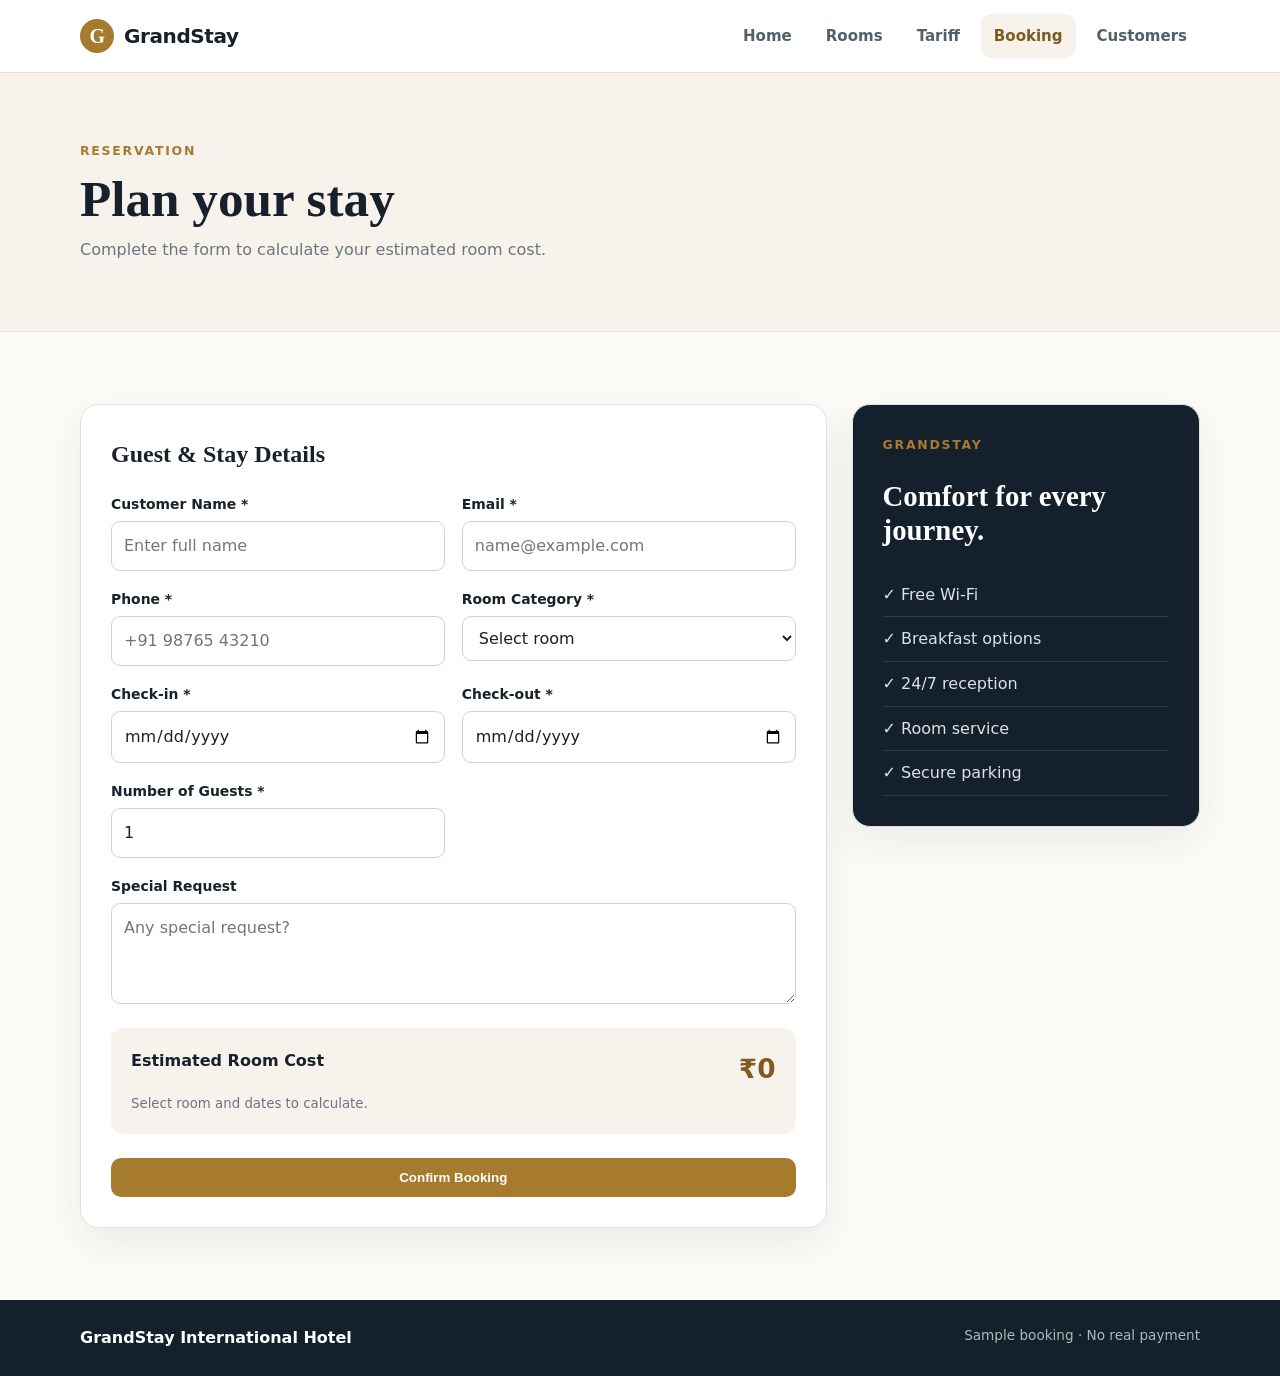
==== booking.html @ 3c8a66a1 "Initial commit - GrandStay Hotel Management System" ====
<!DOCTYPE html>
<html lang="en">
<head>
  <meta charset="UTF-8"><meta name="viewport" content="width=device-width, initial-scale=1.0">
  <title>Booking | GrandStay</title><link rel="stylesheet" href="css/style.css">
</head>
<body data-page="booking">
<header class="site-header"><div class="container nav-wrap">
<a class="brand" href="index.html"><span class="brand-mark">G</span><span>GrandStay</span></a><button class="menu-toggle" aria-label="Toggle navigation">☰</button>
<nav class="nav-links"><a href="index.html">Home</a><a href="rooms.html">Rooms</a><a href="tariff.html">Tariff</a><a class="active" href="booking.html">Booking</a><a href="customers.html">Customers</a></nav>
</div></header>
<main>
<section class="page-banner"><div class="container"><p class="eyebrow">RESERVATION</p><h1>Plan your stay</h1><p>Complete the form to calculate your estimated room cost.</p></div></section>
<section class="section"><div class="container booking-layout">
<form id="booking-form" class="form-card" novalidate>
<h2>Guest & Stay Details</h2>
<div id="form-message" class="form-message" role="alert" aria-live="polite"></div>
<div class="form-grid">
<div class="field"><label for="customer-name">Customer Name *</label><input id="customer-name" name="customerName" type="text" required placeholder="Enter full name"></div>
<div class="field"><label for="email">Email *</label><input id="email" name="email" type="email" required placeholder="name@example.com"></div>
<div class="field"><label for="phone">Phone *</label><input id="phone" name="phone" type="tel" required pattern="[0-9+() -]{7,20}" placeholder="+91 98765 43210"></div>
<div class="field"><label for="room-category">Room Category *</label><select id="room-category" name="roomCategory" required><option value="">Select room</option></select></div>
<div class="field"><label for="check-in">Check-in *</label><input id="check-in" name="checkIn" type="date" required></div>
<div class="field"><label for="check-out">Check-out *</label><input id="check-out" name="checkOut" type="date" required></div>
<div class="field"><label for="guests">Number of Guests *</label><input id="guests" name="guests" type="number" min="1" max="4" value="1" required></div>
<div class="field full"><label for="request">Special Request</label><textarea id="request" name="request" rows="3" placeholder="Any special request?"></textarea></div>
</div>
<div class="estimate"><span>Estimated Room Cost</span><strong id="estimated-cost">₹0</strong><small id="stay-summary">Select room and dates to calculate.</small></div>
<button class="btn btn-primary full-btn" type="submit">Confirm Booking</button>
</form>
<aside class="booking-side"><div class="side-card"><p class="eyebrow">GRANDSTAY</p><h2>Comfort for every journey.</h2><ul><li>✓ Free Wi-Fi</li><li>✓ Breakfast options</li><li>✓ 24/7 reception</li><li>✓ Room service</li><li>✓ Secure parking</li></ul></div></aside>
</div></section>
</main>
<footer class="footer"><div class="container"><strong>GrandStay International Hotel</strong><span>Sample booking · No real payment</span></div></footer>
<script src="js/script.js"></script>
</body>
</html>
---- css/style.css ----
:root{
  --ink:#18212b;--muted:#697582;--cream:#f7f3ec;--paper:#fff;--line:#e6e0d7;
  --accent:#a77b2d;--accent-dark:#805b20;--dark:#14202b;--success:#26734d;--danger:#a53b3b;
  --shadow:0 14px 40px rgba(20,32,43,.08);--radius:18px
}
*{box-sizing:border-box}html{scroll-behavior:smooth}body{margin:0;font-family:Inter,ui-sans-serif,system-ui,-apple-system,BlinkMacSystemFont,"Segoe UI",sans-serif;color:var(--ink);background:#fcfbf8;line-height:1.6}a{text-decoration:none;color:inherit}
.container{width:min(1120px,92%);margin:auto}.site-header{position:sticky;top:0;z-index:20;background:rgba(255,255,255,.96);border-bottom:1px solid var(--line);backdrop-filter:blur(10px)}
.nav-wrap{min-height:72px;display:flex;align-items:center;justify-content:space-between;gap:30px}.brand{display:flex;align-items:center;gap:10px;font-weight:800;font-size:1.25rem;letter-spacing:-.02em}.brand-mark{display:grid;place-items:center;width:34px;height:34px;border-radius:50%;background:var(--accent);color:#fff;font-family:Georgia,serif}.nav-links{display:flex;gap:8px}.nav-links a{padding:10px 13px;border-radius:10px;color:#53606b;font-weight:650;font-size:.94rem}.nav-links a:hover,.nav-links a.active{background:var(--cream);color:var(--accent-dark)}.menu-toggle{display:none;border:0;background:none;font-size:1.5rem}
.hero{min-height:560px;display:flex;align-items:center;background:linear-gradient(90deg,rgba(10,20,28,.9),rgba(10,20,28,.5),rgba(10,20,28,.15)),linear-gradient(135deg,#24323b,#8b7556);color:#fff}.hero-content{padding:90px 0}.eyebrow{margin:0 0 10px;color:var(--accent);font-weight:800;letter-spacing:.14em;font-size:.78rem}.hero .eyebrow{color:#e4bd70}.hero h1{font-family:Georgia,serif;font-size:clamp(2.6rem,6vw,5rem);line-height:1.02;max-width:850px;margin:10px 0 22px}.hero h1 span{color:#e1b76a}.hero p:not(.eyebrow){max-width:650px;font-size:1.12rem;color:#eef1f2}.hero-actions{display:flex;gap:12px;margin-top:30px}.btn{display:inline-flex;justify-content:center;align-items:center;border:0;border-radius:10px;padding:12px 20px;font-weight:800;cursor:pointer;transition:.2s ease}.btn:hover{transform:translateY(-1px)}.btn-primary{background:var(--accent);color:#fff}.btn-primary:hover{background:var(--accent-dark)}.btn-outline{border:1px solid rgba(255,255,255,.55);color:#fff;background:rgba(255,255,255,.08)}.btn-small{padding:8px 12px;font-size:.84rem}
.section{padding:72px 0}.stats-section{padding-top:0;margin-top:-50px;position:relative}.stats-grid{display:grid;grid-template-columns:repeat(4,1fr);gap:15px}.stat-card{background:#fff;border:1px solid var(--line);box-shadow:var(--shadow);padding:24px;border-radius:var(--radius);display:flex;flex-direction:column;gap:2px}.stat-icon{color:var(--accent);font-weight:900;font-size:1.2rem}.stat-card strong{font-size:1.4rem}.stat-card span{color:var(--muted);font-size:.9rem}.section-heading{display:flex;align-items:end;justify-content:space-between;gap:20px;margin-bottom:28px}.section-heading h2,.about-grid h2{font-family:Georgia,serif;font-size:2rem;line-height:1.2;margin:5px 0}.text-link{color:var(--accent-dark);font-weight:800}.feature-grid{display:grid;grid-template-columns:repeat(4,1fr);gap:18px}.feature-card{background:#fff;border:1px solid var(--line);padding:25px;border-radius:var(--radius);transition:.2s}.feature-card:hover{transform:translateY(-4px);box-shadow:var(--shadow)}.feature-card>span{font-size:1.6rem;color:var(--accent)}.feature-card h3{margin:12px 0 5px}.feature-card p{color:var(--muted);margin:0;font-size:.92rem}.about-strip{background:var(--cream)}.about-grid{display:grid;grid-template-columns:1.3fr .9fr;gap:60px;align-items:center}.about-grid p:not(.eyebrow){color:var(--muted)}.info-panel{background:#fff;border:1px solid var(--line);border-radius:var(--radius);padding:20px 25px;box-shadow:var(--shadow)}.info-panel p{display:flex;justify-content:space-between;gap:20px;border-bottom:1px solid var(--line);padding:11px 0;margin:0}.info-panel p:last-child{border-bottom:0}.info-panel span{color:var(--muted);text-align:right}
.page-banner{padding:68px 0;background:var(--cream);border-bottom:1px solid var(--line)}.page-banner h1{font-family:Georgia,serif;font-size:clamp(2rem,4vw,3.5rem);line-height:1.1;margin:5px 0 10px}.page-banner p:last-child{color:var(--muted);margin:0}
.filter-bar{display:flex;flex-wrap:wrap;gap:9px;margin-bottom:30px}.filter-btn{border:1px solid var(--line);background:#fff;color:var(--muted);padding:9px 15px;border-radius:999px;font-weight:750;cursor:pointer}.filter-btn:hover,.filter-btn.active{background:var(--dark);color:#fff;border-color:var(--dark)}
.room-grid{display:grid;grid-template-columns:repeat(2,1fr);gap:22px}.room-card{background:#fff;border:1px solid var(--line);border-radius:var(--radius);overflow:hidden;box-shadow:0 6px 22px rgba(20,32,43,.04);display:flex;flex-direction:column}.room-top{padding:28px;background:linear-gradient(135deg,#263641,#596a73);color:#fff;min-height:150px;display:flex;justify-content:space-between;align-items:start}.room-card[data-category="Premium"] .room-top{background:linear-gradient(135deg,#55462e,#9b8151)}.room-card[data-category="Luxury"] .room-top{background:linear-gradient(135deg,#312a3b,#746180)}.room-card[data-category="5-Star Suite"] .room-top{background:linear-gradient(135deg,#202a2d,#a27a35)}.room-id{font-size:.78rem;letter-spacing:.1em;opacity:.75}.room-top h2{font-family:Georgia,serif;margin:6px 0 0;font-size:1.7rem}.price{font-weight:850;font-size:1.1rem}.price small{font-weight:500;font-size:.72rem;opacity:.8}.room-body{padding:23px}.room-meta{display:flex;gap:18px;flex-wrap:wrap;color:var(--muted);font-size:.88rem;margin-bottom:15px}.facilities{display:flex;flex-wrap:wrap;gap:7px;margin-bottom:20px}.chip{background:var(--cream);padding:5px 9px;border-radius:7px;font-size:.76rem;color:#5f5546}.availability{font-weight:800;color:var(--success);font-size:.84rem}.room-footer{display:flex;align-items:center;justify-content:space-between;gap:15px}
.table-wrap{overflow-x:auto;background:#fff;border:1px solid var(--line);border-radius:var(--radius);box-shadow:var(--shadow)}table{width:100%;border-collapse:collapse;min-width:800px}th,td{padding:15px 16px;border-bottom:1px solid var(--line);text-align:left;font-size:.9rem}th{background:#f5f1e9;color:#5e594f;font-size:.76rem;text-transform:uppercase;letter-spacing:.06em}tr:last-child td{border-bottom:0}.room-name{font-weight:800}.money{font-weight:850;color:var(--accent-dark)}.notice{margin-top:15px;padding:13px 16px;border-left:4px solid var(--accent);background:var(--cream);color:#675f53;font-size:.88rem}
.booking-layout{display:grid;grid-template-columns:1.5fr .7fr;gap:25px}.form-card,.side-card{background:#fff;border:1px solid var(--line);border-radius:var(--radius);box-shadow:var(--shadow);padding:30px}.form-card h2{font-family:Georgia,serif;margin-top:0}.form-grid{display:grid;grid-template-columns:1fr 1fr;gap:17px}.field{display:flex;flex-direction:column;gap:6px}.field.full{grid-column:1/-1}label{font-weight:750;font-size:.87rem}input,select,textarea{width:100%;border:1px solid #d8d1c7;border-radius:9px;padding:11px 12px;font:inherit;background:#fff;color:var(--ink);outline:none}input:focus,select:focus,textarea:focus{border-color:var(--accent);box-shadow:0 0 0 3px rgba(167,123,45,.12)}textarea{resize:vertical}.estimate{margin:24px 0;padding:20px;background:var(--cream);border-radius:12px;display:grid;grid-template-columns:1fr auto;gap:3px}.estimate span{font-weight:800}.estimate strong{font-size:1.65rem;color:var(--accent-dark)}.estimate small{grid-column:1/-1;color:var(--muted)}.full-btn{width:100%}.side-card{position:sticky;top:100px;background:var(--dark);color:#fff}.side-card h2{font-family:Georgia,serif;font-size:1.8rem;line-height:1.2}.side-card ul{list-style:none;padding:0;margin:25px 0 0}.side-card li{padding:9px 0;border-bottom:1px solid rgba(255,255,255,.12);color:#dce1e3}.form-message{display:none;margin-bottom:15px;padding:11px 13px;border-radius:9px;font-size:.88rem}.form-message.error{display:block;background:#fff0f0;color:var(--danger);border:1px solid #efcaca}.form-message.success{display:block;background:#eef9f2;color:var(--success);border:1px solid #c9e8d4}
.toolbar{display:flex;justify-content:space-between;align-items:center;gap:15px;margin-bottom:18px}.toolbar input{max-width:520px}.count-badge{background:var(--cream);padding:8px 12px;border-radius:999px;font-weight:750;color:#6c604e;white-space:nowrap}.status{display:inline-block;padding:5px 9px;border-radius:999px;background:#eaf7ef;color:var(--success);font-size:.75rem;font-weight:850}.empty-state{text-align:center;padding:50px;color:var(--muted)}.loading{text-align:center;padding:45px;color:var(--muted)}
.footer{background:var(--dark);color:#fff;padding:25px 0}.footer .container{display:flex;justify-content:space-between;gap:20px}.footer span{color:#aeb7bc;font-size:.85rem}
@media(max-width:850px){.nav-links{display:none;position:absolute;top:72px;left:0;right:0;background:#fff;border-bottom:1px solid var(--line);padding:12px 4%;flex-direction:column}.nav-links.open{display:flex}.menu-toggle{display:block}.stats-grid,.feature-grid{grid-template-columns:1fr 1fr}.about-grid,.booking-layout{grid-template-columns:1fr}.side-card{position:static}.room-grid{grid-template-columns:1fr}}
@media(max-width:560px){.hero{min-height:500px}.hero-actions{flex-direction:column;align-items:stretch}.stats-grid,.feature-grid,.form-grid{grid-template-columns:1fr}.field.full{grid-column:auto}.section{padding:55px 0}.section-heading,.toolbar,.footer .container{align-items:flex-start;flex-direction:column}.page-banner{padding:50px 0}.form-card,.side-card{padding:21px}}
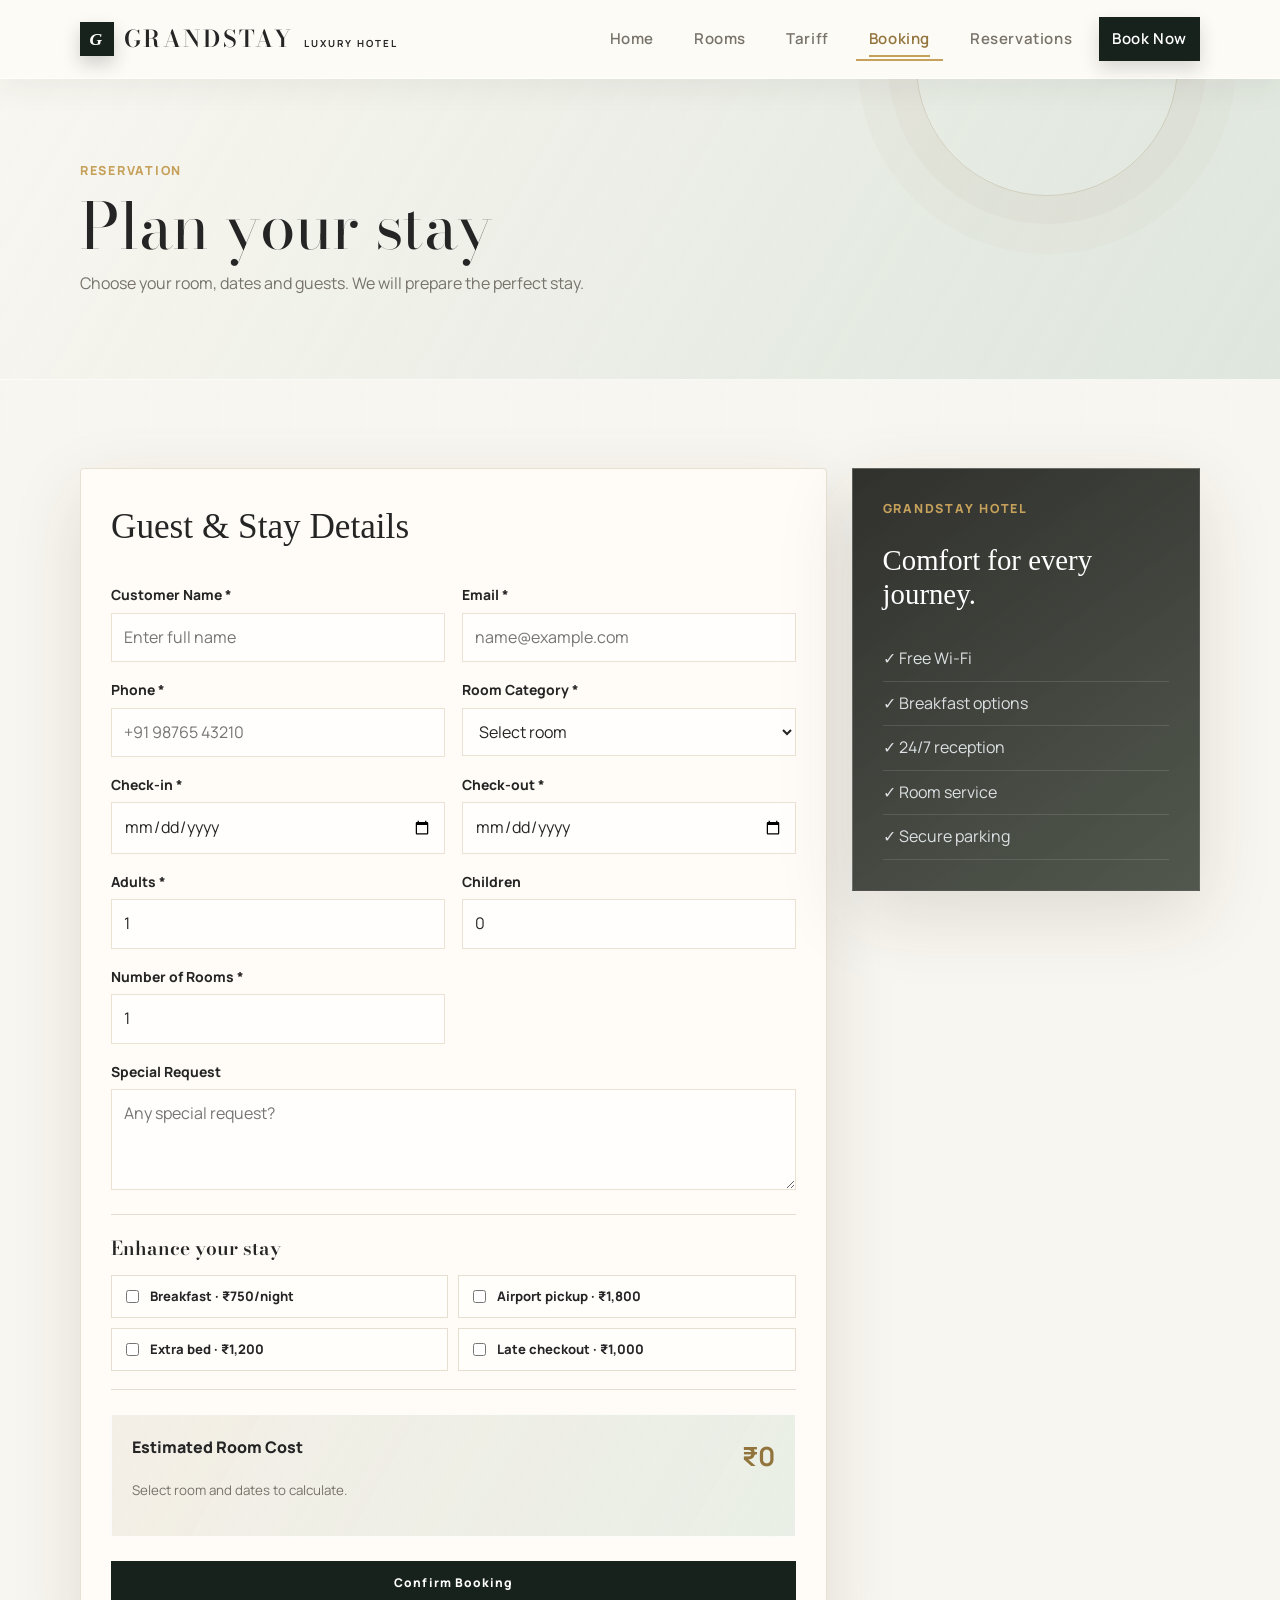
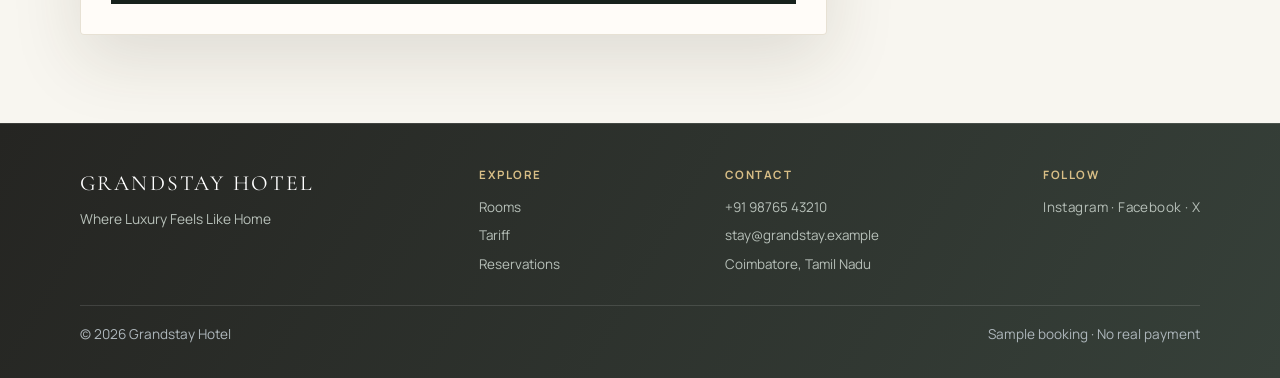
==== commit 1cfcc1a0: "Ui & functionalities enhancements" ====
--- a/booking.html
+++ b/booking.html
@@ -2,15 +2,18 @@
 <html lang="en">
 <head>
   <meta charset="UTF-8"><meta name="viewport" content="width=device-width, initial-scale=1.0">
-  <title>Booking | GrandStay</title><link rel="stylesheet" href="css/style.css">
+  <meta name="description" content="Reserve your stay at Grandstay Hotel.">
+  <meta name="theme-color" content="#17221D">
+  <title>Booking | Grandstay Hotel</title><link rel="icon" href="favicon.svg" type="image/svg+xml"><link rel="apple-touch-icon" href="favicon.svg"><link rel="stylesheet" href="css/style.css">
 </head>
 <body data-page="booking">
 <header class="site-header"><div class="container nav-wrap">
-<a class="brand" href="index.html"><span class="brand-mark">G</span><span>GrandStay</span></a><button class="menu-toggle" aria-label="Toggle navigation">☰</button>
-<nav class="nav-links"><a href="index.html">Home</a><a href="rooms.html">Rooms</a><a href="tariff.html">Tariff</a><a class="active" href="booking.html">Booking</a><a href="customers.html">Customers</a></nav>
+<a class="brand" href="index.html"><span class="brand-mark">G</span><span>GRANDSTAY <small>LUXURY HOTEL</small></span></a><button class="menu-toggle" aria-label="Toggle navigation" aria-expanded="false">☰</button>
+<nav class="nav-links"><a href="index.html">Home</a><a href="rooms.html">Rooms</a><a href="tariff.html">Tariff</a><a class="active" href="booking.html">Booking</a><a href="customers.html">Reservations</a><a class="nav-book" href="booking.html">Book Now</a></nav>
 </div></header>
+<div class="app-loader" aria-label="Loading Grandstay Hotel"><div class="loader-mark">G</div><strong>GRANDSTAY</strong><span>Preparing your stay...</span></div>
 <main>
-<section class="page-banner"><div class="container"><p class="eyebrow">RESERVATION</p><h1>Plan your stay</h1><p>Complete the form to calculate your estimated room cost.</p></div></section>
+<section class="page-banner"><div class="container"><p class="eyebrow">RESERVATION</p><h1>Plan your stay</h1><p>Choose your room, dates and guests. We will prepare the perfect stay.</p></div></section>
 <section class="section"><div class="container booking-layout">
 <form id="booking-form" class="form-card" novalidate>
 <h2>Guest & Stay Details</h2>
@@ -18,20 +21,24 @@
 <div class="form-grid">
 <div class="field"><label for="customer-name">Customer Name *</label><input id="customer-name" name="customerName" type="text" required placeholder="Enter full name"></div>
 <div class="field"><label for="email">Email *</label><input id="email" name="email" type="email" required placeholder="name@example.com"></div>
-<div class="field"><label for="phone">Phone *</label><input id="phone" name="phone" type="tel" required pattern="[0-9+() -]{7,20}" placeholder="+91 98765 43210"></div>
+<div class="field"><label for="phone">Phone *</label><input id="phone" name="phone" type="tel" required pattern="[0-9+()\\- ]{7,20}" placeholder="+91 98765 43210"></div>
 <div class="field"><label for="room-category">Room Category *</label><select id="room-category" name="roomCategory" required><option value="">Select room</option></select></div>
 <div class="field"><label for="check-in">Check-in *</label><input id="check-in" name="checkIn" type="date" required></div>
 <div class="field"><label for="check-out">Check-out *</label><input id="check-out" name="checkOut" type="date" required></div>
-<div class="field"><label for="guests">Number of Guests *</label><input id="guests" name="guests" type="number" min="1" max="4" value="1" required></div>
+<div class="field"><label for="adults">Adults *</label><input id="adults" name="adults" type="number" min="1" max="12" value="1" required></div>
+<div class="field"><label for="children">Children</label><input id="children" name="children" type="number" min="0" max="12" value="0"></div>
+<div class="field"><label for="rooms">Number of Rooms *</label><input id="rooms" name="rooms" type="number" min="1" max="4" value="1" required></div>
 <div class="field full"><label for="request">Special Request</label><textarea id="request" name="request" rows="3" placeholder="Any special request?"></textarea></div>
 </div>
-<div class="estimate"><span>Estimated Room Cost</span><strong id="estimated-cost">₹0</strong><small id="stay-summary">Select room and dates to calculate.</small></div>
+<div class="booking-addons"><h3>Enhance your stay</h3><div class="addon-grid"><label class="addon"><input type="checkbox" data-addon="breakfast" data-price="750"> Breakfast · ₹750/night</label><label class="addon"><input type="checkbox" data-addon="airport" data-price="1800"> Airport pickup · ₹1,800</label><label class="addon"><input type="checkbox" data-addon="extra-bed" data-price="1200"> Extra bed · ₹1,200</label><label class="addon"><input type="checkbox" data-addon="late-checkout" data-price="1000"> Late checkout · ₹1,000</label></div></div>
+<div class="estimate"><span>Estimated Room Cost</span><strong id="estimated-cost">₹0</strong><small id="stay-summary">Select room and dates to calculate.</small><div id="price-breakdown" class="price-breakdown" aria-live="polite"></div></div>
 <button class="btn btn-primary full-btn" type="submit">Confirm Booking</button>
 </form>
-<aside class="booking-side"><div class="side-card"><p class="eyebrow">GRANDSTAY</p><h2>Comfort for every journey.</h2><ul><li>✓ Free Wi-Fi</li><li>✓ Breakfast options</li><li>✓ 24/7 reception</li><li>✓ Room service</li><li>✓ Secure parking</li></ul></div></aside>
+<aside class="booking-side"><div class="side-card"><p class="eyebrow">GRANDSTAY HOTEL</p><h2>Comfort for every journey.</h2><ul><li>✓ Free Wi-Fi</li><li>✓ Breakfast options</li><li>✓ 24/7 reception</li><li>✓ Room service</li><li>✓ Secure parking</li></ul></div></aside>
 </div></section>
+<section id="confirmation" class="confirmation-section" hidden aria-live="polite"><div class="container confirmation-card"><span class="confirmation-mark">✓</span><p class="eyebrow">GRANDSTAY HOTEL</p><h2>Your stay is confirmed</h2><p>Thank you for choosing Grandstay Hotel, <strong id="confirmation-name"></strong>. Your stay has been reserved.</p><div class="confirmation-details"><span>Reservation <strong id="confirmation-id"></strong></span><span>Room <strong id="confirmation-room"></strong></span><span>Stay <strong id="confirmation-stay"></strong></span><span>Total <strong id="confirmation-total"></strong></span></div><button class="btn btn-primary" id="download-confirmation" type="button">Download Confirmation</button><button class="btn btn-outline" id="print-confirmation" type="button">Print</button><a class="btn btn-outline" href="index.html">Back to Home</a></div></section>
 </main>
-<footer class="footer"><div class="container"><strong>GrandStay International Hotel</strong><span>Sample booking · No real payment</span></div></footer>
-<script src="js/script.js"></script>
+<footer class="footer"><div class="container footer-grid"><div><strong>GRANDSTAY HOTEL</strong><p>Where Luxury Feels Like Home</p></div><div><b>Explore</b><a href="rooms.html">Rooms</a><a href="tariff.html">Tariff</a><a href="customers.html">Reservations</a></div><div><b>Contact</b><span>+91 98765 43210</span><span>stay@grandstay.example</span><span>Coimbatore, Tamil Nadu</span></div><div><b>Follow</b><span class="footer-social">Instagram · Facebook · X</span></div></div><div class="container footer-bottom"><span>© 2026 Grandstay Hotel</span><span>Sample booking · No real payment</span></div></footer>
+<script src="js/script.js?v=4"></script>
 </body>
 </html>
--- a/css/style.css
+++ b/css/style.css
@@ -1,3 +1,4 @@
+@import url('https://fonts.googleapis.com/css2?family=Bodoni+Moda:opsz,wght@6..96,500;6..96,600;6..96,700&family=Cormorant+Garamond:wght@500;600;700&family=Manrope:wght@400;500;600;700;800&display=swap');
 :root{
   --ink:#18212b;--muted:#697582;--cream:#f7f3ec;--paper:#fff;--line:#e6e0d7;
   --accent:#a77b2d;--accent-dark:#805b20;--dark:#14202b;--success:#26734d;--danger:#a53b3b;
@@ -17,3 +18,212 @@
 .footer{background:var(--dark);color:#fff;padding:25px 0}.footer .container{display:flex;justify-content:space-between;gap:20px}.footer span{color:#aeb7bc;font-size:.85rem}
 @media(max-width:850px){.nav-links{display:none;position:absolute;top:72px;left:0;right:0;background:#fff;border-bottom:1px solid var(--line);padding:12px 4%;flex-direction:column}.nav-links.open{display:flex}.menu-toggle{display:block}.stats-grid,.feature-grid{grid-template-columns:1fr 1fr}.about-grid,.booking-layout{grid-template-columns:1fr}.side-card{position:static}.room-grid{grid-template-columns:1fr}}
 @media(max-width:560px){.hero{min-height:500px}.hero-actions{flex-direction:column;align-items:stretch}.stats-grid,.feature-grid,.form-grid{grid-template-columns:1fr}.field.full{grid-column:auto}.section{padding:55px 0}.section-heading,.toolbar,.footer .container{align-items:flex-start;flex-direction:column}.page-banner{padding:50px 0}.form-card,.side-card{padding:21px}}
+
+/* Grandstay Hotel visual language */
+:root{--ink:#262522;--muted:#777269;--cream:#f3eee5;--paper:#fffdf9;--line:#e4ddd1;--accent:#b08a52;--accent-dark:#806136;--dark:#252522;--shadow:0 18px 45px rgba(53,43,29,.10);--radius:4px}
+body{font-family:"Helvetica Neue",Helvetica,Arial,sans-serif;background:var(--paper);color:var(--ink)}
+h1,h2,h3,.brand{font-family:Georgia,"Times New Roman",serif;font-weight:400;letter-spacing:0}
+.site-header{background:rgba(255,253,249,.82);border-bottom-color:rgba(228,221,209,.7);transition:background .3s ease,box-shadow .3s ease}
+.site-header:hover{background:rgba(255,253,249,.98);box-shadow:0 5px 22px rgba(53,43,29,.08)}
+.nav-wrap{min-height:78px}.brand{font-size:1.45rem;letter-spacing:.08em}.brand small{font-family:"Helvetica Neue",Helvetica,Arial,sans-serif;font-size:.52em;letter-spacing:.18em;margin-left:3px}.brand-mark{border-radius:0;background:var(--dark);font-size:1.1rem;font-style:italic}
+.nav-links{gap:14px}.nav-links a{border-radius:0;color:var(--muted);font-weight:600;letter-spacing:.04em}.nav-links a:hover,.nav-links a.active{background:transparent;color:var(--accent-dark);box-shadow:inset 0 -2px var(--accent)}
+.menu-toggle{color:var(--dark);cursor:pointer}.hero{min-height:640px;background:linear-gradient(90deg,rgba(25,27,25,.88),rgba(25,27,25,.56),rgba(25,27,25,.18)),linear-gradient(135deg,#30352f,#a18e6c);position:relative;overflow:hidden}.hero:after{content:"";position:absolute;inset:14px;border:1px solid rgba(255,255,255,.24);pointer-events:none}.hero-content{position:relative;z-index:1;padding:110px 0}.hero h1{font-size:clamp(3rem,7vw,6.2rem);max-width:800px}.hero h1 span{color:#dfbd83}.hero p:not(.eyebrow){font-size:1.12rem;letter-spacing:.02em}.btn{border-radius:0;padding:13px 22px;letter-spacing:.09em;font-size:.75rem;transition:transform .25s ease,background .25s ease,box-shadow .25s ease}.btn:hover{transform:translateY(-3px);box-shadow:0 8px 18px rgba(30,28,22,.16)}.btn-primary{background:var(--accent-dark)}.btn-primary:hover{background:#69502d}.btn-outline{background:transparent}.section{padding:88px 0}.stats-section{margin-top:-58px}.stat-card,.feature-card,.room-card,.form-card,.info-panel,.table-wrap{border-radius:var(--radius);background:var(--paper);box-shadow:var(--shadow)}.stat-card{padding:26px}.stat-icon{font-family:Georgia,serif}.section-heading h2,.about-grid h2{font-size:2.35rem}.feature-card{padding:28px;transition:transform .35s ease,box-shadow .35s ease}.feature-card:hover{transform:translateY(-6px);box-shadow:0 22px 45px rgba(53,43,29,.14)}.page-banner{background:var(--cream);padding:82px 0}.page-banner h1{font-size:clamp(2.5rem,5vw,4rem)}
+.room-card{transition:transform .35s ease,box-shadow .35s ease}.room-card:hover{transform:translateY(-7px);box-shadow:0 25px 50px rgba(53,43,29,.15)}.room-top{background:linear-gradient(135deg,#30352f,#7c806d)}.room-card[data-category="Premium"] .room-top{background:linear-gradient(135deg,#6f5834,#b99762)}.room-card[data-category="Luxury"] .room-top{background:linear-gradient(135deg,#3b3a35,#887b62)}.room-card[data-category="5-Star Suite"] .room-top{background:linear-gradient(135deg,#292b29,#af8950)}
+.filter-btn{border-radius:0;background:transparent;letter-spacing:.05em}.filter-btn:hover,.filter-btn.active{background:var(--dark);border-color:var(--dark)}.chip{border-radius:0;background:var(--cream)}input,select,textarea{border-radius:0;background:#fffefa}input:focus,select:focus,textarea:focus{box-shadow:0 0 0 3px rgba(176,138,82,.14)}.estimate{border-radius:0;background:var(--cream)}.side-card{border-radius:0;background:var(--dark)}
+.status,.count-badge{border-radius:0}.footer{background:var(--dark);padding:32px 0}.footer strong{font-family:Georgia,serif;font-weight:400;letter-spacing:.1em}
+.hero-content,.section,.page-banner,.room-card,.feature-card,.stat-card{animation:rise-in .7s ease both}@keyframes rise-in{from{opacity:0;transform:translateY(18px)}to{opacity:1;transform:translateY(0)}}
+.page-leaving{opacity:0;transition:opacity .22s ease}.confirmation-section{padding:0 0 88px}.confirmation-card{background:var(--dark);color:#fff;padding:48px;text-align:center;box-shadow:var(--shadow)}.confirmation-mark{display:grid;place-items:center;width:54px;height:54px;margin:0 auto 18px;border:1px solid var(--accent);border-radius:50%;color:#e0bd7f;font-size:1.5rem}.confirmation-card .eyebrow{color:#dfbd83}.confirmation-card h2{font-size:2.7rem;margin:8px 0}.confirmation-card>p:not(.eyebrow){color:#ddd8ce}.confirmation-details{display:grid;grid-template-columns:repeat(4,1fr);gap:14px;margin:30px 0;text-align:left}.confirmation-details span{padding:14px;border-top:1px solid rgba(255,255,255,.2);color:#bcb6aa;font-size:.8rem;text-transform:uppercase;letter-spacing:.08em}.confirmation-details strong{display:block;color:#fff;font-size:.95rem;text-transform:none;letter-spacing:0;margin-top:5px}
+@media(prefers-reduced-motion:reduce){*,*:before,*:after{scroll-behavior:auto!important;animation:none!important;transition:none!important}}
+@media(max-width:560px){.confirmation-card{padding:32px 22px}.confirmation-card h2{font-size:2rem}.confirmation-details{grid-template-columns:1fr 1fr}}
+
+/* Modern glass interface refresh */
+:root{
+  --glass:rgba(255,253,249,.72);
+  --glass-strong:rgba(255,253,249,.88);
+  --glass-dark:rgba(35,37,34,.88);
+  --glass-line:rgba(255,255,255,.58);
+  --glow:0 24px 70px rgba(55,43,25,.13);
+}
+body{
+  background:
+    radial-gradient(circle at 8% 2%,rgba(214,181,122,.18),transparent 28rem),
+    radial-gradient(circle at 92% 24%,rgba(155,174,157,.15),transparent 24rem),
+    var(--paper);
+}
+body:before{
+  content:"";
+  position:fixed;
+  inset:0;
+  pointer-events:none;
+  opacity:.28;
+  background-image:linear-gradient(rgba(88,72,45,.035) 1px,transparent 1px),linear-gradient(90deg,rgba(88,72,45,.035) 1px,transparent 1px);
+  background-size:36px 36px;
+  mask-image:linear-gradient(to bottom,black,transparent 80%);
+}
+.site-header{
+  background:rgba(255,253,249,.64);
+  border-bottom:1px solid var(--glass-line);
+  box-shadow:0 10px 30px rgba(53,43,29,.06);
+  backdrop-filter:blur(20px) saturate(135%);
+  -webkit-backdrop-filter:blur(20px) saturate(135%);
+}
+.brand-mark{box-shadow:0 8px 18px rgba(37,37,34,.2)}
+.nav-links a{position:relative}
+.nav-links a.active:after{content:"";position:absolute;right:13px;bottom:4px;left:13px;height:2px;background:var(--accent)}
+.hero{
+  min-height:680px;
+  background:linear-gradient(110deg,rgba(23,27,24,.92),rgba(37,45,37,.6) 56%,rgba(48,45,34,.18)),radial-gradient(circle at 75% 18%,#c7a875,#52665b 55%,#29332d);
+}
+.hero:before{content:"";position:absolute;width:420px;height:420px;right:8%;top:12%;border:1px solid rgba(255,255,255,.18);border-radius:50%;box-shadow:0 0 0 34px rgba(255,255,255,.025),0 0 0 70px rgba(255,255,255,.02)}
+.hero-content{max-width:1120px}
+.hero h1{max-width:720px;text-shadow:0 10px 30px rgba(0,0,0,.2)}
+.hero-actions .btn{backdrop-filter:blur(12px);-webkit-backdrop-filter:blur(12px)}
+.stats-section{z-index:2}
+.stat-card,.feature-card,.room-card,.form-card,.info-panel,.table-wrap{
+  background:var(--glass);
+  border:1px solid var(--glass-line);
+  box-shadow:var(--glow);
+  backdrop-filter:blur(18px) saturate(125%);
+  -webkit-backdrop-filter:blur(18px) saturate(125%);
+}
+.stat-card{position:relative;overflow:hidden}
+.stat-card:after{content:"";position:absolute;inset:0;background:linear-gradient(135deg,rgba(255,255,255,.38),transparent 48%);pointer-events:none}
+.feature-card{background:rgba(255,253,249,.6)}
+.feature-card>span{display:inline-grid;place-items:center;width:42px;height:42px;border:1px solid rgba(176,138,82,.35);background:rgba(255,255,255,.4);font-size:1.25rem}
+.about-strip{background:linear-gradient(120deg,rgba(243,238,229,.86),rgba(232,237,228,.75));border-top:1px solid rgba(255,255,255,.7);border-bottom:1px solid var(--line)}
+.page-banner{position:relative;overflow:hidden;background:linear-gradient(120deg,rgba(243,238,229,.9),rgba(223,232,222,.76));border-bottom:1px solid var(--glass-line)}
+.page-banner:after{content:"";position:absolute;width:260px;height:260px;right:8%;top:-145px;border:1px solid rgba(128,97,54,.2);border-radius:50%;box-shadow:0 0 0 28px rgba(128,97,54,.035),0 0 0 58px rgba(128,97,54,.025)}
+.page-banner .container{position:relative;z-index:1}
+.filter-bar{padding:8px;border:1px solid var(--glass-line);background:rgba(255,255,255,.42);box-shadow:0 12px 32px rgba(53,43,29,.06);width:max-content;max-width:100%;backdrop-filter:blur(14px);-webkit-backdrop-filter:blur(14px)}
+.filter-btn{background:transparent;border-color:transparent}
+.room-card{overflow:hidden}
+.room-top{position:relative;min-height:172px;background:linear-gradient(135deg,rgba(48,53,47,.95),rgba(124,128,109,.78))}
+.room-top:after{content:"";position:absolute;width:180px;height:180px;right:-60px;bottom:-100px;border:1px solid rgba(255,255,255,.22);border-radius:50%;box-shadow:0 0 0 22px rgba(255,255,255,.05)}
+.room-top>*,.room-body{position:relative;z-index:1}
+.room-body{background:rgba(255,253,249,.52)}
+.chip{background:rgba(243,238,229,.72);border:1px solid rgba(176,138,82,.12)}
+.booking-layout{align-items:start}
+.form-card{background:var(--glass-strong)}
+.form-card h2{font-size:2.2rem}
+.field input,.field select,.field textarea{background:rgba(255,255,255,.62);border-color:rgba(176,138,82,.24);transition:background .2s ease,border-color .2s ease,box-shadow .2s ease}
+.field input:hover,.field select:hover,.field textarea:hover{background:#fffdfa}
+.estimate{background:linear-gradient(120deg,rgba(243,238,229,.95),rgba(228,235,225,.8));border:1px solid rgba(255,255,255,.8)}
+.side-card{background:linear-gradient(145deg,rgba(37,37,34,.95),rgba(63,70,60,.9));box-shadow:var(--glow);border:1px solid rgba(255,255,255,.16);backdrop-filter:blur(18px);-webkit-backdrop-filter:blur(18px)}
+.table-wrap{overflow:hidden}
+th{background:rgba(243,238,229,.78)}
+tr:hover td{background:rgba(255,255,255,.38)}
+.toolbar input{background:rgba(255,255,255,.62);box-shadow:0 12px 30px rgba(53,43,29,.06)}
+.confirmation-card{background:linear-gradient(145deg,rgba(37,37,34,.97),rgba(67,73,61,.92));border:1px solid rgba(255,255,255,.14);box-shadow:var(--glow)}
+.footer{position:relative;border-top:1px solid rgba(255,255,255,.1);background:linear-gradient(120deg,#252522,#364039)}
+@media(max-width:560px){
+  .hero:before,.page-banner:after{display:none}
+  .filter-bar{width:100%;overflow-x:auto;flex-wrap:nowrap}
+  .filter-btn{white-space:nowrap}
+  .table-wrap{border-radius:2px}
+}
+
+/* Grandstay Hotel brand system */
+:root{
+  --forest:#17221D;
+  --charcoal-green:#26332C;
+  --champagne:#C6A15B;
+  --soft-champagne:#D8BE86;
+  --ivory:#F8F6F0;
+  --deep-text:#252525;
+  --warm-gray:#77736B;
+  --brand-border:#E5DED1;
+  --success:#4F765D;
+  --error:#A64B4B;
+  --ink:var(--deep-text);
+  --muted:var(--warm-gray);
+  --accent:var(--champagne);
+  --accent-dark:#92743D;
+  --dark:var(--forest);
+  --cream:var(--ivory);
+  --line:var(--brand-border);
+}
+body{font-family:'Inter',sans-serif;color:var(--deep-text);background:var(--ivory)}
+h1,h2,h3,.hero h1,.page-banner h1,.brand{font-family:'Playfair Display',serif}
+.brand{font-family:'Cormorant Garamond',serif;font-weight:700;letter-spacing:.08em}
+.brand small{font-family:'Inter',sans-serif;font-weight:700}
+.hero{background:linear-gradient(105deg,rgba(23,34,29,.94),rgba(23,34,29,.67) 55%,rgba(23,34,29,.24)),url('https://images.unsplash.com/photo-1566073771259-6a8506099945?auto=format&fit=crop&w=2200&q=85') center/cover}
+.hero h1{font-weight:600;letter-spacing:-.02em}
+.hero h1 span{color:var(--soft-champagne)}
+.hero .eyebrow,.page-banner .eyebrow{color:var(--champagne)}
+.page-banner{background:linear-gradient(120deg,rgba(248,246,240,.96),rgba(216,226,216,.82))}
+.feature-card,.stat-card,.room-card,.form-card,.info-panel,.table-wrap{border-color:rgba(229,222,209,.9)}
+.room-visual{height:158px;background:linear-gradient(120deg,rgba(23,34,29,.12),rgba(23,34,29,.02)),center/cover;position:relative}
+.room-visual:after{content:'GRANDSTAY COLLECTION';position:absolute;left:22px;bottom:16px;color:#fff;font-size:.65rem;letter-spacing:.16em;font-weight:700;text-shadow:0 2px 8px rgba(0,0,0,.5)}
+.room-card[data-category="Normal"] .room-visual{background-image:linear-gradient(120deg,rgba(23,34,29,.18),rgba(23,34,29,.03)),url('https://images.unsplash.com/photo-1611892440504-42a792e24d32?auto=format&fit=crop&w=1200&q=80')}
+.room-card[data-category="Premium"] .room-visual{background-image:linear-gradient(120deg,rgba(23,34,29,.18),rgba(23,34,29,.03)),url('https://images.unsplash.com/photo-1590490360182-c33d57733427?auto=format&fit=crop&w=1200&q=80')}
+.room-card[data-category="Luxury"] .room-visual{background-image:linear-gradient(120deg,rgba(23,34,29,.18),rgba(23,34,29,.03)),url('https://images.unsplash.com/photo-1582719478250-c89cae4dc85b?auto=format&fit=crop&w=1200&q=80')}
+.room-card[data-category="5-Star Suite"] .room-visual{background-image:linear-gradient(120deg,rgba(23,34,29,.2),rgba(23,34,29,.03)),url('https://images.unsplash.com/photo-1591088398332-8a7791972843?auto=format&fit=crop&w=1200&q=80')}
+.room-type{margin:5px 0 0;color:rgba(255,255,255,.75);font-size:.76rem;letter-spacing:.04em}
+.room-actions{display:flex;align-items:center;gap:16px}
+.room-actions .text-link{font-size:.8rem;white-space:nowrap}
+.btn-primary{background:var(--forest)}
+.btn-primary:hover{background:var(--charcoal-green)}
+.availability{color:var(--success)}
+.status{background:rgba(79,118,93,.12);color:var(--success);border:1px solid rgba(79,118,93,.2)}
+.form-message.error{color:var(--error)}
+.confirmation-card{background:linear-gradient(145deg,var(--forest),var(--charcoal-green))}
+.confirmation-card .btn-outline{border-color:rgba(255,255,255,.45);margin-left:8px}
+.footer strong{font-family:'Cormorant Garamond',serif;font-size:1.35rem}
+.footer-grid{display:grid;grid-template-columns:1.5fr 1fr 1.3fr 1fr;gap:28px;padding:10px 0 30px}
+.footer-grid>div{display:flex;flex-direction:column;gap:7px}
+.footer-grid p{margin:0;color:#b7c0b9;font-size:.86rem}
+.footer-grid b{color:var(--soft-champagne);font-size:.72rem;letter-spacing:.13em;text-transform:uppercase;margin-bottom:5px}
+.footer-grid a,.footer-grid span{color:#b7c0b9;font-size:.84rem}
+.footer-grid a:hover{color:#fff}
+.footer-social{letter-spacing:.03em}
+.footer-bottom{display:flex;justify-content:space-between;gap:20px;border-top:1px solid rgba(255,255,255,.12);padding-top:18px;color:#8e9a92;font-size:.75rem}
+@media(max-width:560px){.room-visual{height:138px}.room-actions{gap:10px}.room-actions .text-link{font-size:.72rem}.confirmation-card .btn-outline{margin:10px 0 0}}
+@media(max-width:850px){.footer-grid{grid-template-columns:1fr 1fr}.footer-bottom{flex-direction:column;gap:5px}}
+
+/* Grandstay editorial product layer */
+:root{
+  --forest:#17221D;--forest-dark:#26332C;--gold:#C6A15B;--gold-light:#D8BE86;
+  --ivory:#F8F6F0;--white:#FFFFFF;--text:#252525;--text-muted:#77736B;
+  --border:#E5DED1;--warning:#B68A45;--transition:180ms ease;
+}
+body{font-family:'Manrope',sans-serif;color:var(--text);background:var(--ivory)}
+h1,h2,h3,.hero h1,.page-banner h1{font-family:'Bodoni Moda',Georgia,serif}
+.brand{font-family:'Bodoni Moda',Georgia,serif;font-weight:600;letter-spacing:.1em}
+.brand small{font-family:'Manrope',sans-serif;font-size:.42em;letter-spacing:.2em}
+.nav-links a,.btn,label,input,select,textarea,table,.price,.room-meta,.chip{font-family:'Manrope',sans-serif}
+.site-header{transition:background var(--transition),box-shadow var(--transition)}
+.site-header.scrolled{background:rgba(248,246,240,.94);box-shadow:0 10px 34px rgba(23,34,29,.12)}
+.nav-book{background:var(--forest)!important;color:#fff!important;box-shadow:0 8px 18px rgba(23,34,29,.16)}
+.nav-book:hover{background:var(--forest-dark)!important;box-shadow:0 10px 22px rgba(23,34,29,.22)!important}
+.app-loader{position:fixed;inset:0;z-index:100;display:grid;place-items:center;align-content:center;gap:8px;background:var(--forest);color:#fff;transition:opacity .35s ease,visibility .35s ease}
+.app-loader.is-hidden{opacity:0;visibility:hidden;pointer-events:none}
+.app-loader strong{font-family:'Bodoni Moda',serif;font-size:1.35rem;letter-spacing:.24em;margin-left:.24em}
+.app-loader>span{font-family:'Cormorant Garamond',serif;color:var(--gold-light);font-size:1.1rem}
+.loader-mark{width:68px;height:68px;display:grid;place-items:center;border:1px solid var(--gold);border-radius:50%;color:var(--gold-light);font:600 2.2rem 'Bodoni Moda',serif;position:relative;margin-bottom:7px}
+.loader-mark:after{content:"";position:absolute;inset:-9px;border:1px solid transparent;border-top-color:var(--gold);border-radius:50%;animation:loader-spin 1.1s linear infinite}
+@keyframes loader-spin{to{transform:rotate(360deg)}}
+.hero{background:linear-gradient(105deg,rgba(23,34,29,.94),rgba(23,34,29,.68) 55%,rgba(23,34,29,.22)),url('https://images.unsplash.com/photo-1566073771259-6a8506099945?auto=format&fit=crop&w=2200&q=85') center/cover}
+.hero h1{font-size:clamp(3rem,7vw,6.1rem);letter-spacing:-.035em}
+.hero p:not(.eyebrow){font-family:'Cormorant Garamond',serif;font-size:1.45rem;max-width:640px}
+.hero-search{position:absolute;z-index:3;bottom:-42px;left:50%;width:min(1060px,92%);transform:translateX(-50%);display:grid;grid-template-columns:1.1fr 1.1fr .8fr 1.1fr auto;gap:1px;padding:10px;background:rgba(255,255,255,.82);border:1px solid rgba(255,255,255,.7);box-shadow:0 20px 55px rgba(23,34,29,.2);backdrop-filter:blur(18px)}
+.hero-search label{display:flex;flex-direction:column;gap:4px;padding:8px 14px;color:var(--text-muted);font-size:.65rem;letter-spacing:.12em;text-transform:uppercase}
+.hero-search input,.hero-search select{border:0;background:transparent;padding:3px 0;color:var(--text);font-size:.85rem;outline:0}
+.hero-search .btn{margin:4px;padding:0 18px}
+.home-intro{padding-top:128px}
+.editorial-kicker{font:600 1.2rem 'Cormorant Garamond',serif;color:var(--gold);letter-spacing:.08em}
+.offer-grid,.review-grid{display:grid;grid-template-columns:repeat(3,1fr);gap:18px}
+.offer-card,.review-card{padding:28px;background:rgba(255,255,255,.62);border:1px solid var(--border);box-shadow:var(--glow)}
+.offer-card{min-height:190px;position:relative;overflow:hidden}
+.offer-card strong{display:block;font:600 2.1rem 'Bodoni Moda',serif;color:var(--forest);margin-top:14px}
+.offer-card span{color:var(--gold);font-size:.73rem;font-weight:800;letter-spacing:.15em;text-transform:uppercase}
+.review-card p{font:500 1.15rem/1.45 'Cormorant Garamond',serif;margin:12px 0;color:var(--forest-dark)}
+.review-card strong{font-size:.83rem}.review-card small{display:block;color:var(--text-muted);margin-top:4px}
+.rooms-toolbar{display:flex;align-items:center;justify-content:space-between;gap:14px;margin-bottom:24px}
+.rooms-toolbar .room-search{max-width:420px}.rooms-toolbar select{max-width:220px}
+.room-visual{background-color:var(--forest-dark)}
+.booking-addons{margin:24px 0;padding:18px 0;border-top:1px solid var(--border);border-bottom:1px solid var(--border)}
+.booking-addons h3{font:600 1.2rem 'Bodoni Moda',serif;margin:0 0 12px}.addon-grid{display:grid;grid-template-columns:repeat(2,1fr);gap:10px}.addon{display:flex;align-items:center;gap:8px;padding:10px;border:1px solid var(--border);background:rgba(255,255,255,.45);font-size:.82rem}.addon input{width:auto}.price-breakdown{display:grid;gap:7px;margin-top:12px;color:var(--text-muted);font-size:.82rem}.price-breakdown p{display:flex;justify-content:space-between;margin:0}.price-breakdown .total{padding-top:10px;border-top:1px solid var(--border);font-weight:800;color:var(--forest)}
+.toast{position:fixed;right:22px;bottom:22px;z-index:80;display:flex;gap:10px;align-items:center;padding:13px 16px;background:var(--forest);color:#fff;box-shadow:var(--glow);transform:translateY(20px);opacity:0;transition:.25s ease}.toast.show{transform:translateY(0);opacity:1}.toast.success{border-left:3px solid var(--gold)}
+button:focus-visible,a:focus-visible,input:focus-visible,select:focus-visible,textarea:focus-visible{outline:2px solid var(--gold);outline-offset:3px}
+@media(max-width:850px){.hero-search{grid-template-columns:1fr 1fr;bottom:-88px}.hero-search .btn{min-height:44px}.home-intro{padding-top:168px}.offer-grid,.review-grid{grid-template-columns:1fr 1fr}.rooms-toolbar{align-items:stretch;flex-direction:column}.rooms-toolbar .room-search,.rooms-toolbar select{max-width:none}}
+@media(max-width:560px){.hero-search{grid-template-columns:1fr;padding:8px;bottom:-190px}.hero-search .btn{min-height:48px}.home-intro{padding-top:252px}.offer-grid,.review-grid,.addon-grid{grid-template-columns:1fr}.toast{right:12px;bottom:12px;left:12px}.hero p:not(.eyebrow){font-size:1.28rem}}
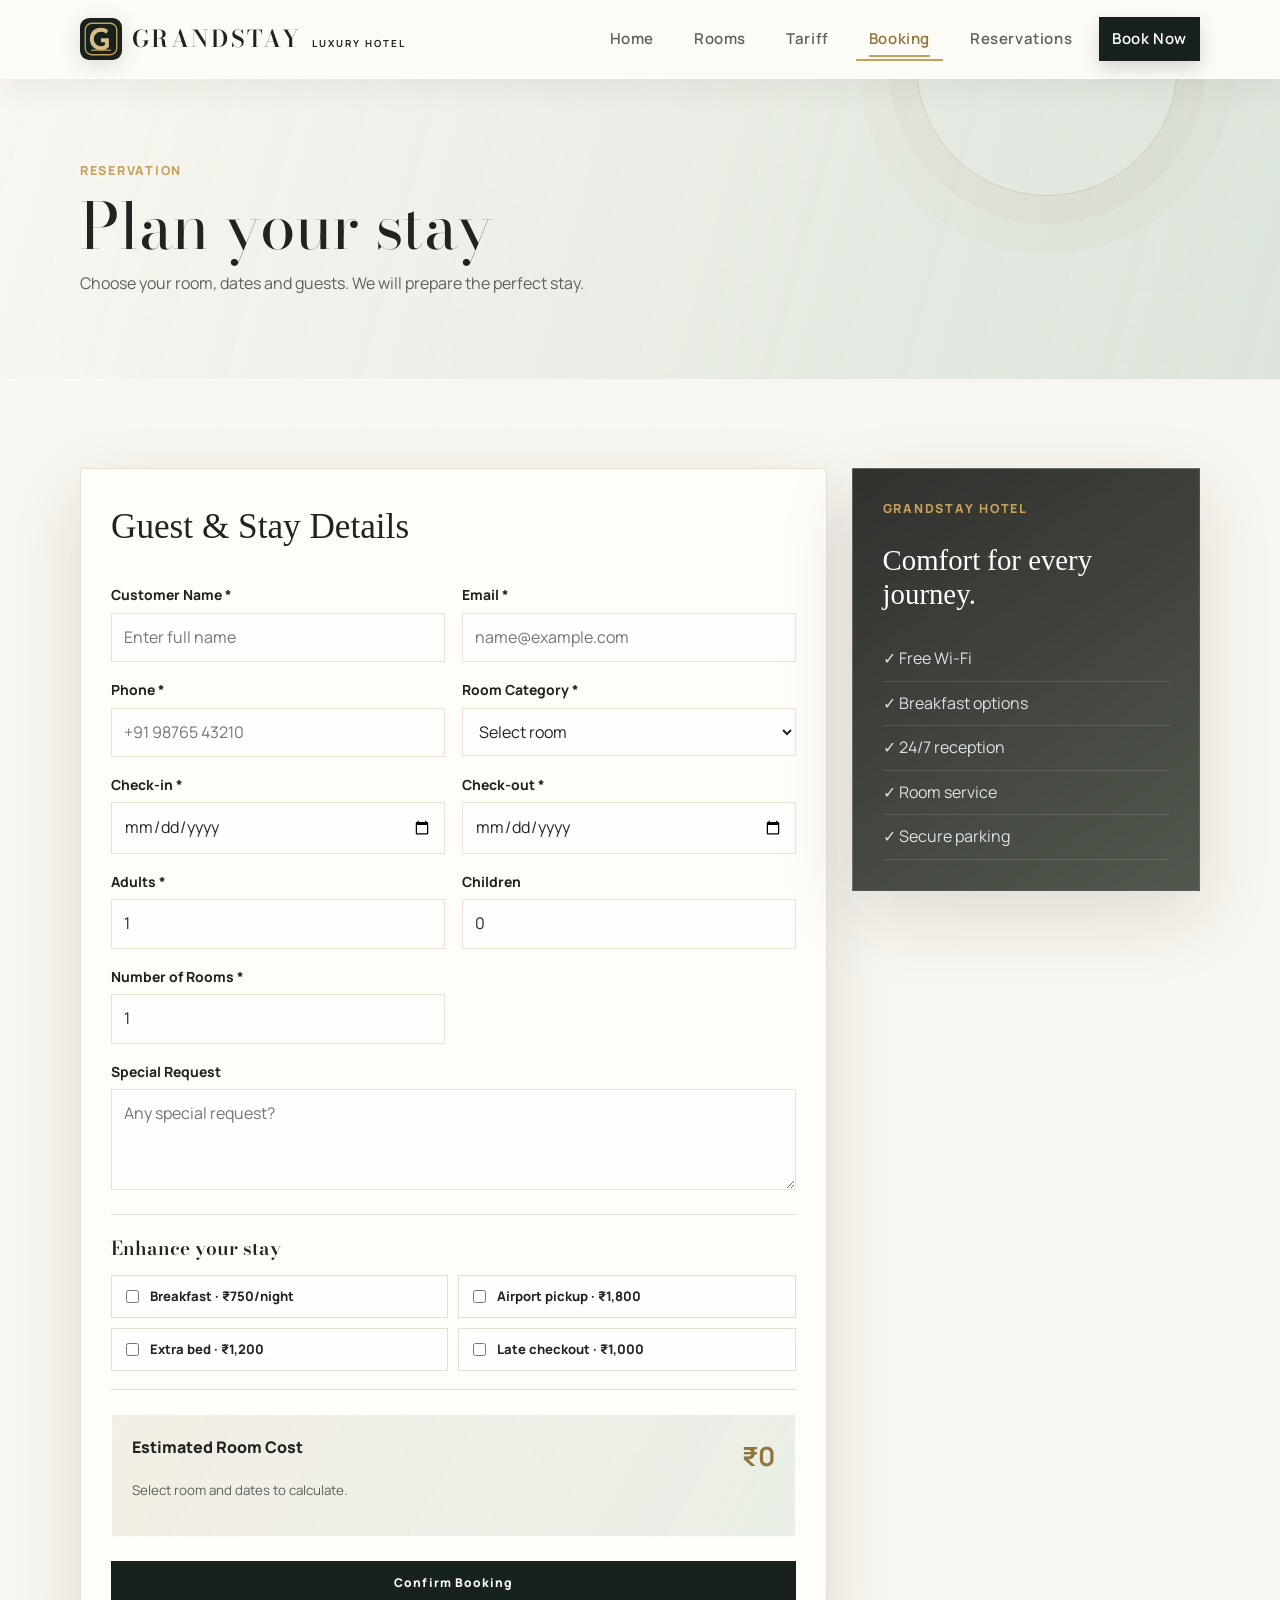
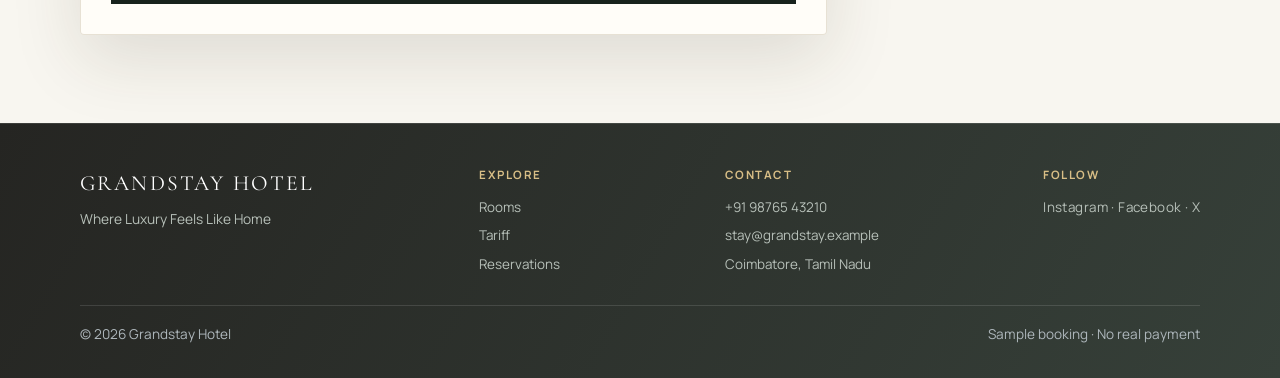
==== commit 61fda7fc: "Enhance booking UX and payment states" ====
--- a/booking.html
+++ b/booking.html
@@ -8,7 +8,7 @@
 </head>
 <body data-page="booking">
 <header class="site-header"><div class="container nav-wrap">
-<a class="brand" href="index.html"><span class="brand-mark">G</span><span>GRANDSTAY <small>LUXURY HOTEL</small></span></a><button class="menu-toggle" aria-label="Toggle navigation" aria-expanded="false">☰</button>
+<a class="brand" href="index.html"><img class="brand-logo" src="favicon.svg" alt=""><span>GRANDSTAY <small>LUXURY HOTEL</small></span></a><button class="menu-toggle" aria-label="Toggle navigation" aria-expanded="false">☰</button>
 <nav class="nav-links"><a href="index.html">Home</a><a href="rooms.html">Rooms</a><a href="tariff.html">Tariff</a><a class="active" href="booking.html">Booking</a><a href="customers.html">Reservations</a><a class="nav-book" href="booking.html">Book Now</a></nav>
 </div></header>
 <div class="app-loader" aria-label="Loading Grandstay Hotel"><div class="loader-mark">G</div><strong>GRANDSTAY</strong><span>Preparing your stay...</span></div>
@@ -21,7 +21,7 @@
 <div class="form-grid">
 <div class="field"><label for="customer-name">Customer Name *</label><input id="customer-name" name="customerName" type="text" required placeholder="Enter full name"></div>
 <div class="field"><label for="email">Email *</label><input id="email" name="email" type="email" required placeholder="name@example.com"></div>
-<div class="field"><label for="phone">Phone *</label><input id="phone" name="phone" type="tel" required pattern="[0-9+()\\- ]{7,20}" placeholder="+91 98765 43210"></div>
+<div class="field"><label for="phone">Phone *</label><input id="phone" name="phone" type="tel" inputmode="tel" required placeholder="+91 98765 43210"></div>
 <div class="field"><label for="room-category">Room Category *</label><select id="room-category" name="roomCategory" required><option value="">Select room</option></select></div>
 <div class="field"><label for="check-in">Check-in *</label><input id="check-in" name="checkIn" type="date" required></div>
 <div class="field"><label for="check-out">Check-out *</label><input id="check-out" name="checkOut" type="date" required></div>
@@ -33,10 +33,11 @@
 <div class="booking-addons"><h3>Enhance your stay</h3><div class="addon-grid"><label class="addon"><input type="checkbox" data-addon="breakfast" data-price="750"> Breakfast · ₹750/night</label><label class="addon"><input type="checkbox" data-addon="airport" data-price="1800"> Airport pickup · ₹1,800</label><label class="addon"><input type="checkbox" data-addon="extra-bed" data-price="1200"> Extra bed · ₹1,200</label><label class="addon"><input type="checkbox" data-addon="late-checkout" data-price="1000"> Late checkout · ₹1,000</label></div></div>
 <div class="estimate"><span>Estimated Room Cost</span><strong id="estimated-cost">₹0</strong><small id="stay-summary">Select room and dates to calculate.</small><div id="price-breakdown" class="price-breakdown" aria-live="polite"></div></div>
 <button class="btn btn-primary full-btn" type="submit">Confirm Booking</button>
+<div id="payment-bar" class="payment-bar" hidden role="dialog" aria-live="polite" aria-label="Demo payment"><div><strong>Complete demo payment</strong><span>No real payment is processed.</span></div><div class="payment-actions"><button class="btn btn-primary" id="payment-success" type="button">Simulate Success</button><button class="btn btn-outline" id="payment-failure" type="button">Simulate Failure</button></div></div>
 </form>
 <aside class="booking-side"><div class="side-card"><p class="eyebrow">GRANDSTAY HOTEL</p><h2>Comfort for every journey.</h2><ul><li>✓ Free Wi-Fi</li><li>✓ Breakfast options</li><li>✓ 24/7 reception</li><li>✓ Room service</li><li>✓ Secure parking</li></ul></div></aside>
 </div></section>
-<section id="confirmation" class="confirmation-section" hidden aria-live="polite"><div class="container confirmation-card"><span class="confirmation-mark">✓</span><p class="eyebrow">GRANDSTAY HOTEL</p><h2>Your stay is confirmed</h2><p>Thank you for choosing Grandstay Hotel, <strong id="confirmation-name"></strong>. Your stay has been reserved.</p><div class="confirmation-details"><span>Reservation <strong id="confirmation-id"></strong></span><span>Room <strong id="confirmation-room"></strong></span><span>Stay <strong id="confirmation-stay"></strong></span><span>Total <strong id="confirmation-total"></strong></span></div><button class="btn btn-primary" id="download-confirmation" type="button">Download Confirmation</button><button class="btn btn-outline" id="print-confirmation" type="button">Print</button><a class="btn btn-outline" href="index.html">Back to Home</a></div></section>
+<section id="confirmation" class="confirmation-section" hidden aria-live="polite"><div class="container confirmation-card"><span id="confirmation-mark" class="confirmation-mark">✓</span><p class="eyebrow">GRANDSTAY HOTEL</p><h2 id="confirmation-title">Your stay is confirmed</h2><p id="confirmation-message">Thank you for choosing Grandstay Hotel, <strong id="confirmation-name"></strong>. Your stay has been reserved.</p><div class="confirmation-details"><span>Reservation <strong id="confirmation-id"></strong></span><span>Room <strong id="confirmation-room"></strong></span><span>Stay <strong id="confirmation-stay"></strong></span><span>Total <strong id="confirmation-total"></strong></span></div><button class="btn btn-primary" id="download-confirmation" type="button">Download Confirmation</button><button class="btn btn-outline" id="print-confirmation" type="button">Print</button><a class="btn btn-outline" href="index.html">Back to Home</a></div></section>
 </main>
 <footer class="footer"><div class="container footer-grid"><div><strong>GRANDSTAY HOTEL</strong><p>Where Luxury Feels Like Home</p></div><div><b>Explore</b><a href="rooms.html">Rooms</a><a href="tariff.html">Tariff</a><a href="customers.html">Reservations</a></div><div><b>Contact</b><span>+91 98765 43210</span><span>stay@grandstay.example</span><span>Coimbatore, Tamil Nadu</span></div><div><b>Follow</b><span class="footer-social">Instagram · Facebook · X</span></div></div><div class="container footer-bottom"><span>© 2026 Grandstay Hotel</span><span>Sample booking · No real payment</span></div></footer>
 <script src="js/script.js?v=4"></script>
--- a/css/style.css
+++ b/css/style.css
@@ -227,3 +227,27 @@
 button:focus-visible,a:focus-visible,input:focus-visible,select:focus-visible,textarea:focus-visible{outline:2px solid var(--gold);outline-offset:3px}
 @media(max-width:850px){.hero-search{grid-template-columns:1fr 1fr;bottom:-88px}.hero-search .btn{min-height:44px}.home-intro{padding-top:168px}.offer-grid,.review-grid{grid-template-columns:1fr 1fr}.rooms-toolbar{align-items:stretch;flex-direction:column}.rooms-toolbar .room-search,.rooms-toolbar select{max-width:none}}
 @media(max-width:560px){.hero-search{grid-template-columns:1fr;padding:8px;bottom:-190px}.hero-search .btn{min-height:48px}.home-intro{padding-top:252px}.offer-grid,.review-grid,.addon-grid{grid-template-columns:1fr}.toast{right:12px;bottom:12px;left:12px}.hero p:not(.eyebrow){font-size:1.28rem}}
+
+/* Brand assets, page imagery and payment states */
+.brand-logo{width:42px;height:42px;object-fit:contain;flex:none;filter:drop-shadow(0 5px 10px rgba(23,34,29,.14))}.brand-mark{display:none}
+.hero{background-image:linear-gradient(105deg,rgba(23,34,29,.94),rgba(23,34,29,.68) 55%,rgba(23,34,29,.22)),url('https://images.unsplash.com/photo-1600607687939-ce8a6c25118c?auto=format&fit=crop&w=2200&q=85')}
+.page-banner{background-image:linear-gradient(105deg,rgba(248,246,240,.94),rgba(216,226,216,.72)),url('https://images.unsplash.com/photo-1564501049412-61c2a3083791?auto=format&fit=crop&w=1800&q=80');background-size:cover;background-position:center}
+.payment-bar{display:flex;align-items:center;justify-content:space-between;gap:18px;margin-top:18px;padding:16px 18px;border:1px solid rgba(198,161,91,.45);background:rgba(248,246,240,.92);box-shadow:0 12px 30px rgba(23,34,29,.1)}.payment-bar[hidden]{display:none}.payment-bar>div:first-child{display:grid;gap:2px}.payment-bar span{color:var(--text-muted);font-size:.78rem}.payment-actions{display:flex;gap:8px}.payment-actions .btn{padding:10px 14px}.payment-bar .btn-outline{color:var(--forest);border-color:var(--forest)}
+.payment-failed{border-color:rgba(166,75,75,.42);background:#fff5f4}.payment-failed strong{color:var(--error)}
+.payment-status-failed{background:rgba(166,75,75,.1);color:var(--error);border-color:rgba(166,75,75,.2)}
+@media(max-width:560px){.payment-bar{align-items:stretch;flex-direction:column}.payment-actions{display:grid;grid-template-columns:1fr 1fr}.payment-actions .btn{padding-inline:8px}}
+
+/* Accessibility and layout corrections */
+:root{--text:#20231f;--text-muted:#5d625c;--warm-gray:#5d625c}
+.hero{background-image:linear-gradient(105deg,rgba(23,34,29,.97),rgba(23,34,29,.8) 55%,rgba(23,34,29,.48)),url('https://images.unsplash.com/photo-1566073771259-6a8506099945?auto=format&fit=crop&w=2200&q=85')}
+.page-banner{background-image:linear-gradient(105deg,rgba(248,246,240,.98),rgba(216,226,216,.9)),url('https://images.unsplash.com/photo-1564501049412-61c2a3083791?auto=format&fit=crop&w=1800&q=80')}
+.hero-search{grid-template-columns:1.1fr 1.1fr .8fr 1.1fr 170px;background:rgba(255,255,255,.96)}
+.hero-search .btn{min-width:0;white-space:nowrap;padding-inline:12px}
+.stat-icon{font-size:1.65rem;line-height:1.15}
+.feature-card>span{width:52px;height:52px;font-size:1.55rem}
+.feature-card,.stat-card,.room-card,.form-card,.info-panel,.table-wrap{background:rgba(255,253,249,.92);color:var(--text)}
+.confirmation-failed{background:linear-gradient(145deg,#552f2f,#7b4740)!important}
+.confirmation-failed .confirmation-mark{border-color:#f0b2a8;color:#ffd0c8}
+.confirmation-failed .eyebrow{color:#ffd0c8}
+@media(max-width:850px){.hero-search{grid-template-columns:1fr 1fr}.hero-search .btn{grid-column:1/-1}}
+@media(max-width:560px){.hero-search{grid-template-columns:1fr}.hero-search .btn{grid-column:auto}}
